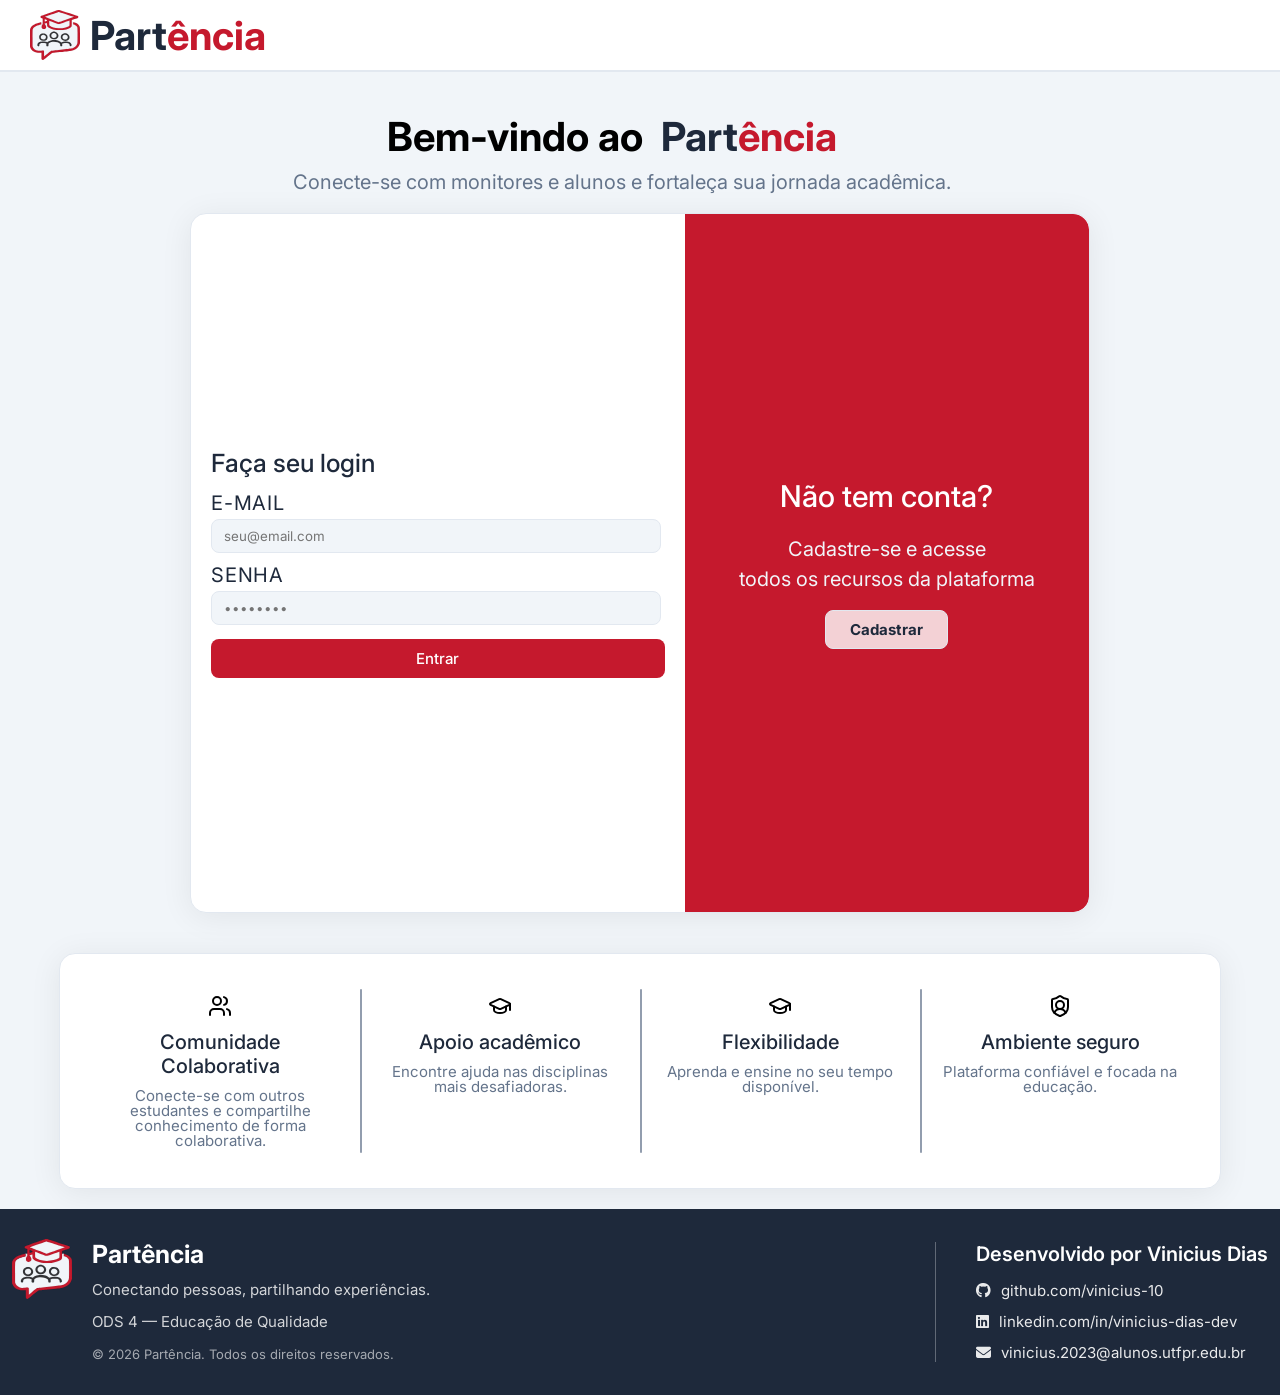
==== index.html @ f17df538 "finalização da pagina de cadastro/login" ====
<!DOCTYPE html>
<html lang="pt-br">
<head>
    <meta charset="UTF-8">
    <meta name="viewport" content="width=device-width, initial-scale=1.0">
    <title>Partência</title>

    <link rel="stylesheet" href="css/styles.css"> 
    <link rel="stylesheet" href="css/main-index.css">

    <link rel="preconnect" href="https://fonts.googleapis.com">
    <link rel="preconnect" href="https://fonts.gstatic.com" crossorigin>
    <link href="https://fonts.googleapis.com/css2?family=Inter:ital,opsz,wght@0,14..32,100..900;1,14..32,100..900&display=swap" rel="stylesheet">

    <link rel="icon" href="/imagens/favicon/favicon.svg" type="image/svg+xml">
    <link rel="icon" href="/imagens/favicon/favicon16.png" type="image/png" sizes="16x16">
    <link rel="icon" href="/favicon.ico" type="image/x-icon">
    <link rel="icon" href="/imagens/favicon/favicon32.png" type="image/png" sizes="32x32">
    <link rel="apple-touch-icon" href="/imagens/favicon/favicon180.png" sizes="180x180">
    

    <link rel="stylesheet" href="https://fonts.googleapis.com/css2?family=Material+Symbols+Outlined:opsz,wght,FILL,GRAD@20..48,100..700,0..1,-50..200&icon_names=logout" />
    <link rel="stylesheet" href="https://cdnjs.cloudflare.com/ajax/libs/font-awesome/6.5.1/css/all.min.css">


</head>

<body>
    <header>
        <div class="header-container">
            <a href="index.html" class="logo">
                <img src="/imagens/logo.svg" alt="Logo da Partência" class="logo-image"> 
                
                <div class="logo-text fontGig">
                    <div class="colorPrimary">Part</div>
                    <div class="colorODS">ência</div>
                </div>
            </a>
        </div>
    </header>
    
    <main>

        <div class="main-container">
            <section class="welkome">
                <div class="welkome-text">
                    <h1 class="fontGig flexInline">Bem-vindo ao &nbsp <div class="colorPrimary">Part</div><div class="colorODS">ência</div> </h1>
                    <p class="fontNormal">
                        Conecte-se com monitores e alunos e fortaleça sua jornada acadêmica.
                    </p>
                </div>
            </section>

            <section class="forms-container">

                <div class="panel panel-login" id="panel-login">
                    <h2 class="fontMedium">Faça seu login</h2>

                    <form id="form-login" action="landingPage.html">
                        <div class="campos fontNormal">
                            <label class="campo">
                            E-mail
                            <input type="email" placeholder="seu@email.com">
                            </label>
                            <label class="campo">
                            Senha
                            <input type="password" placeholder="••••••••">
                            </label>
                        </div>
                        <button class="btn-submit fontSmall">Entrar</button>
                    </form>
                </div>

                <div class="panel panel-register opacity-0" id="panel-register">
                    <h2 class="fontMedium">Crie sua conta</h2>

                    <form id="form-register" action="index.html">
                        <div class="campos fontSmall">
                            
                            <label class="campo">
                                E-mail
                                <input type="email" placeholder="seu@email.com">
                            </label>

                            <label class="campo">
                                Nome completo
                                <input type="text" placeholder="Seu nome completo">
                            </label>

                            <label class="campo">
                                Instituição de ensino
                                <input type="text" placeholder="UTFPR-CP, E.E. Leonardo, etc">
                            </label>

                            <label class="campo">
                                Escolaridade
                                <select>
                                    <option value="" disabled selected>Selecione</option>
                                    <option>Ensino médio</option>
                                    <option>Graduação</option>
                                    <option>Pós-graduação</option>
                                    <option>Mestrado</option>
                                    <option>Doutorado</option>
                                </select>
                            </label>

                            <label class="campo">
                                Curso
                                <input type="text" placeholder="Nome do curso">
                            </label>

                            <label class="campo">
                                Ano de ingresso
                                <input type="number" placeholder="Ex: 2023" min="2000" max="2099">
                            </label>

                            <label class="campo">
                                Senha
                                <input type="password" placeholder="••••••••">
                            </label>

                            <label class="campo">
                                Confirmar senha
                                <input type="password" placeholder="••••••••">
                            </label>
                            
                        </div>
                        <button class="btn-submit fontSmall" type="submit">Cadastrar</button>
                    </form>
                </div>

                <div class="slider fontNormal" id="slider">

                    <div class="slider-text visible" id="text-register">
                        <h2>Não tem conta?</h2>
                        <p>Cadastre-se e acesse<br>todos os recursos da plataforma</p>
                        <button class="btn-trocar fontSmall" id="btn-register">Cadastrar</button>
                    </div>

                    <div class="slider-text" id="text-login">
                        <h2>Já tem conta?</h2>
                        <p>Faça login e continue<br>acessando a plataforma</p>
                        <button class="btn-trocar fontSmall" id="btn-login">Login</button>
                    </div>
                </div>
            </section>

            <section class="cards-container">
                <div class="card-container">
                    <svg xmlns="http://www.w3.org/2000/svg" width="24" height="24" viewBox="0 0 24 24" fill="none" stroke="currentColor" stroke-width="2" stroke-linecap="round" stroke-linejoin="round" class="lucide lucide-users-icon lucide-users"><path d="M16 21v-2a4 4 0 0 0-4-4H6a4 4 0 0 0-4 4v2"/><path d="M16 3.128a4 4 0 0 1 0 7.744"/><path d="M22 21v-2a4 4 0 0 0-3-3.87"/><circle cx="9" cy="7" r="4"/></svg>

                    <div class="card-content">
                        <h3 class="fontNormal">Comunidade Colaborativa</h3>
                        <p class="fontSmall">Conecte-se com outros estudantes e compartilhe conhecimento de forma colaborativa.</p>
                    </div>
                </div>

                <div class="card-container divider">
                    <svg xmlns="http://www.w3.org/2000/svg" width="24" height="24" viewBox="0 0 24 24" fill="none" stroke="currentColor" stroke-width="2" stroke-linecap="round" stroke-linejoin="round" class="lucide lucide-graduation-cap-icon lucide-graduation-cap"><path d="M21.42 10.922a1 1 0 0 0-.019-1.838L12.83 5.18a2 2 0 0 0-1.66 0L2.6 9.08a1 1 0 0 0 0 1.832l8.57 3.908a2 2 0 0 0 1.66 0z"/><path d="M22 10v6"/><path d="M6 12.5V16a6 3 0 0 0 12 0v-3.5"/></svg>

                    <div class="card-content">
                        <h3 class="fontNormal">Apoio acadêmico</h3>
                        <p class="fontSmall">Encontre ajuda nas disciplinas mais desafiadoras.</p>
                    </div>
                </div>

                <div class="card-container divider">
                    <svg xmlns="http://www.w3.org/2000/svg" width="24" height="24" viewBox="0 0 24 24" fill="none" stroke="currentColor" stroke-width="2" stroke-linecap="round" stroke-linejoin="round" class="lucide lucide-graduation-cap-icon lucide-graduation-cap"><path d="M21.42 10.922a1 1 0 0 0-.019-1.838L12.83 5.18a2 2 0 0 0-1.66 0L2.6 9.08a1 1 0 0 0 0 1.832l8.57 3.908a2 2 0 0 0 1.66 0z"/><path d="M22 10v6"/><path d="M6 12.5V16a6 3 0 0 0 12 0v-3.5"/></svg>
                    <div class="card-content">
                        <h3 class="fontNormal">Flexibilidade</h3>
                        <p class="fontSmall">Aprenda e ensine no seu tempo disponível.</p>
                    </div>
                </div>

                <div class="card-container divider">
                    <svg xmlns="http://www.w3.org/2000/svg" width="24" height="24" viewBox="0 0 24 24" fill="none" stroke="currentColor" stroke-width="2" stroke-linecap="round" stroke-linejoin="round" class="lucide lucide-shield-user-icon lucide-shield-user"><path d="M20 13c0 5-3.5 7.5-7.66 8.95a1 1 0 0 1-.67-.01C7.5 20.5 4 18 4 13V6a1 1 0 0 1 1-1c2 0 4.5-1.2 6.24-2.72a1.17 1.17 0 0 1 1.52 0C14.51 3.81 17 5 19 5a1 1 0 0 1 1 1z"/><path d="M6.376 18.91a6 6 0 0 1 11.249.003"/><circle cx="12" cy="11" r="4"/></svg>
                    <div class="card-content">
                        <h3 class="fontNormal">Ambiente seguro</h3>
                        <p class="fontSmall">Plataforma confiável e focada na educação.</p>
                    </div>
                </div>
            </section>
        </div>
    </main>
    <footer>
        <div class="footer-container">
            <div class="footer-brand">
                <span class="brand-logo"><img src="/imagens/logo.svg" alt="Logo da Partência" class="logo-image"></span>

                <div class="brand-text">
                    <h3 class="fontMedium">Partência</h3>
                    <p class="fontSmall">Conectando pessoas, partilhando experiências.</p>
                    <p class="fontSmall">ODS 4 &mdash; Educação de Qualidade</p>
                    <p class="fontTiny copyright">&copy; 2026 Partência. Todos os direitos reservados.</p>
                </div>
            </div>

            <div class="footer-contact">
                <h4 class="fontNormal">Desenvolvido por Vinicius Dias</h4>

                <ul>
                    <li>
                        <a href="https://github.com/vinicius-10" target="_blank" class="fontSmall">
                            <i class="fa-brands fa-github"></i>
                            github.com/vinicius-10
                        </a>
                    </li>

                    <li>
                        <a href="https://www.linkedin.com/in/vinicius-dias-dev/" target="_blank" class="fontSmall">
                            <i class="fa-brands fa-linkedin"></i>
                            linkedin.com/in/vinicius-dias-dev
                        </a>
                    </li>

                    <li>
                        <a href="mailto:vinicius.2023@alunos.utfpr.edu.br" class="fontSmall">
                            <i class="fa-solid fa-envelope"></i>
                            vinicius.2023@alunos.utfpr.edu.br
                        </a>
                    </li>
                </ul>
            </div>
        </div>
    </footer>
</body>
</html>

<!--Depois irei mover isso para o arquivo de scripts -->
<script>
    
  const slider = document.getElementById('slider');
  
  const textRegister = document.getElementById('text-register');
  const textLogin = document.getElementById('text-login');
  const panelLogin = document.getElementById('panel-login');
  const panelRegister = document.getElementById('panel-register');

  const btn = document.querySelectorAll('.btn-trocar').forEach(btn => {
    btn.addEventListener('click', () => {
      slider.classList.toggle('sliderLeft');     

      textRegister.classList.toggle('visible');
      textLogin.classList.toggle('visible');

      panelLogin.classList.toggle('opacity-0');
      panelRegister.classList.toggle('opacity-0');
    });
  });
</script>



<!--
email
Nome completo
Instituição de ensino
Escolaridade
Curso
Ano de ingresso
senha
confirmar senha 



-->
---- css/styles.css ----
@import url('variables.css');
@import url('header.css');
@import url('footer.css');

* {
  margin: 0;
  padding: 0;
  box-sizing: border-box; 
}

body, html {
  font-family: var(--fonte-principal);
  font-size: 62.5%;
  font-optical-sizing: var(--font-optical-sizing);
  font-weight: var(--font-weight);
  font-style: var(--font-style);
  background-color: var(--fundo-canvas); 
  min-height: 100vh;
}

body{
  display: flex;
  flex-direction: column;

}

a{
  text-decoration: none;
}

main{
  flex: 1;

}


.fontGig{
  font-size: 4rem;
}


.fontBig{
  font-size: 3rem;
}

.fontMedium{
  font-size: 2.5rem;
}

.fontNormal{
  font-size: 2rem;
}

.fontSmall{
  font-size: 1.5rem;
}

.fontTiny{
  font-size: 1.3rem;
}

p{
  line-height: 2.2rem;
  margin-top: 10px;
  color: var(--texto-principal)
}

.colorODS{
  color: var(--cor-ods);
}

.colorPrimary{
  color: var(--texto-principal);
}

.colorSecondary{
  color: var(--texto-secundario);
}

.flexInline{
  display: flex;
  flex-direction: row;
  align-items: center;
  flex-wrap: wrap;
}

button:hover{
  transform: scale(1.02);
}
---- css/main-index.css ----
main{
    display: flex;
    justify-content: center;

    .main-container{
        display: flex;
        flex-direction: column;
        align-items: center;
        max-width: var(--max-width);
        margin: 20px;

        .welkome{
            display: flex;
            flex-direction: row;
            align-items: center;
            justify-content: center;
            width: 100%;
            gap: 40px;
            padding: 20px;

            .welkome-text{
                margin-right: 5%;
                display: flex;
                flex-direction: column;
                align-items: center;

                p{
                    text-indent: 20px;
                    color: var(--texto-secundario);
                }
            }
        }

        .forms-container{
            position: relative;
            width: calc(30rem + 600px);
            height: 70rem;
            border-radius: 16px;
            background: var(--fundo-card);
            overflow: hidden;
            border: 1px solid var(--borda);
            box-shadow: 0 4px 32px rgba(0,0,0,0.07);

            .panel {
                position: absolute;
                top: 0; bottom: 0;
                width: 55%;
                display: flex;
                flex-direction: column;
                justify-content: center;
                padding: 2rem;
                transition: opacity 0.35s ease;
                color: var(--texto-principal);
                
                h2{
                    font-weight: 500;
                    margin-bottom: 1.25rem;
                }

                .campos {
                    display: flex;
                    flex-direction: column;
                    gap: 10px;
                    padding-right: 4px;
                    overflow-y: auto;
                    max-height: 69rem;

                    .campo {
                        display: flex;
                        flex-direction: column;
                        gap: 4px;
                        color: var(--texto-principal);
                        text-transform: uppercase;
                        letter-spacing: 0.04em;
                        cursor: pointer;

                        input, select{
                            background: var(--fundo-canvas);
                            border: 1px solid var(--borda);
                            border-radius: 8px;
                            padding: 8px 12px;
                            color: var(--texto-principal);
                            outline: none;
                            width: 100%;
                            transition: border-color 0.2s;
                            font-family: inherit;
                            font-weight: 400;
                            text-transform: none;
                            letter-spacing: normal;
                            -webkit-appearance: none;
                            appearance: none;

                            &:focus {
                                border-color: var(--cor-ods);
                            }
                        }

                        select {
                            background-image: url("data:image/svg+xml,%3Csvg xmlns='http://www.w3.org/2000/svg' width='12' height='12' viewBox='0 0 24 24' fill='none' stroke='%2364748B' stroke-width='2'%3E%3Cpath d='M6 9l6 6 6-6'/%3E%3C/svg%3E");
                            background-repeat: no-repeat;
                            background-position: right 12px center;
                            padding-right: 32px;
                            cursor: pointer;

                            &:focus{
                                border-radius: 0;
                            }
                        }

                        &::-webkit-scrollbar { width: 3px; }
                        &::-webkit-scrollbar-thumb { background: var(--borda); border-radius: 4px; }
                        
                    }

                    

                }

                .btn-submit {
                    margin-top: 14px;
                    padding: 10px;
                    background: var(--cor-ods);
                    color: #fff;
                    border: none;
                    border-radius: 8px;
                    font-weight: 500;
                    cursor: pointer;
                    transition: background 0.2s, transform 0.2s ease;
                    width: 100%;
                    font-family: inherit;

                    &:hover { 
                        background: var(--cor-ods-hover); 
                    }
                }

            }

            .panel-login { left: 0; }
            .panel-register { right: 0; }

            .slider {
                position: absolute;
                top: 0; bottom: 0;
                width: 45%;
                background: var(--cor-ods);
                display: flex;
                flex-direction: column;
                justify-content: center;
                align-items: center;
                gap: 14px;
                padding: 2.5rem 2rem;
                transition: left 0.5s cubic-bezier(0.77, 0, 0.175, 1), border-radius 0.5s ease;
                z-index: 10;
                text-align: center;
                

                /* Por padrão deixa do lado esquerdo*/
                left: 55%;
                border-top-right-radius: 16px;
                border-bottom-right-radius: 16px;
                border-top-left-radius: 0;
                border-bottom-left-radius: 0;

                .slider-text {
                    display: none;
                    flex-direction: column;
                    align-items: center;
                    gap: 10px;
                    
                    &.visible { display: flex; }

                    h2{
                        color: var(--fundo-card);
                        font-weight: 500;
                    }

                    p{
                        color: var(--fundo-canvas);
                        line-height: 1.5;
                    }
                }
                
                .btn-trocar {
                    margin-top: 6px;
                    padding: 9px 24px;
                    border-radius: 8px;
                    border: 1.5px solid var(--borda);
                    background: color-mix(in srgb, var(--fundo-card) 80%, var(--cor-ods) 20%);
                    color: var(--texto-principal);
                    font-weight: 700;
                    cursor: pointer;
                    transition: background 0.2s, color 0.2s;
                    font-family: inherit;

                    &:hover {
                        background: var(--fundo-card);
                        color: var(--cor-ods);
                    }
                }
            }

            .sliderLeft {
                left: 0%;
                border-top-left-radius: 16px;
                border-bottom-left-radius: 16px;
                border-top-right-radius: 0;
                border-bottom-right-radius: 0;
            }
        }

        .cards-container{
            display: flex;
            flex-wrap: wrap;
            justify-content: center;
            margin-top: 40px;
            padding: 20px;
            background: var(--fundo-card);
            border: 1px solid var(--borda);
            border-radius: 16px;
            box-shadow: 0 4px 32px rgba(0,0,0,0.07);

            .card-container{
                padding: 20px;
                width: 280px;
                display: flex;
                flex-direction: column;
                align-items: center;
                gap: 12px;

                .card-content{
                    display: flex;
                    flex-direction: column;
                    align-items: center;
                    text-align: center;

                    h3{
                        color: var(--texto-principal);
                        font-weight: 500;
                    }

                    p{
                        color: var(--texto-secundario);
                        line-height: 1.5rem;
                    }
                }
            }

        }
        
        .divider{
            position: relative;
        }

        .divider::before{
            content: '';
            position: absolute;
            left: 0px;
            top: 7.5%;
            height: 85%;
            width: 2px;
            background: var(--texto-secundario);
            opacity: 0.7;
            border-radius: 999px; 
        
        }
    }

    
}

.opacity-0 { opacity: 0; pointer-events: none; }
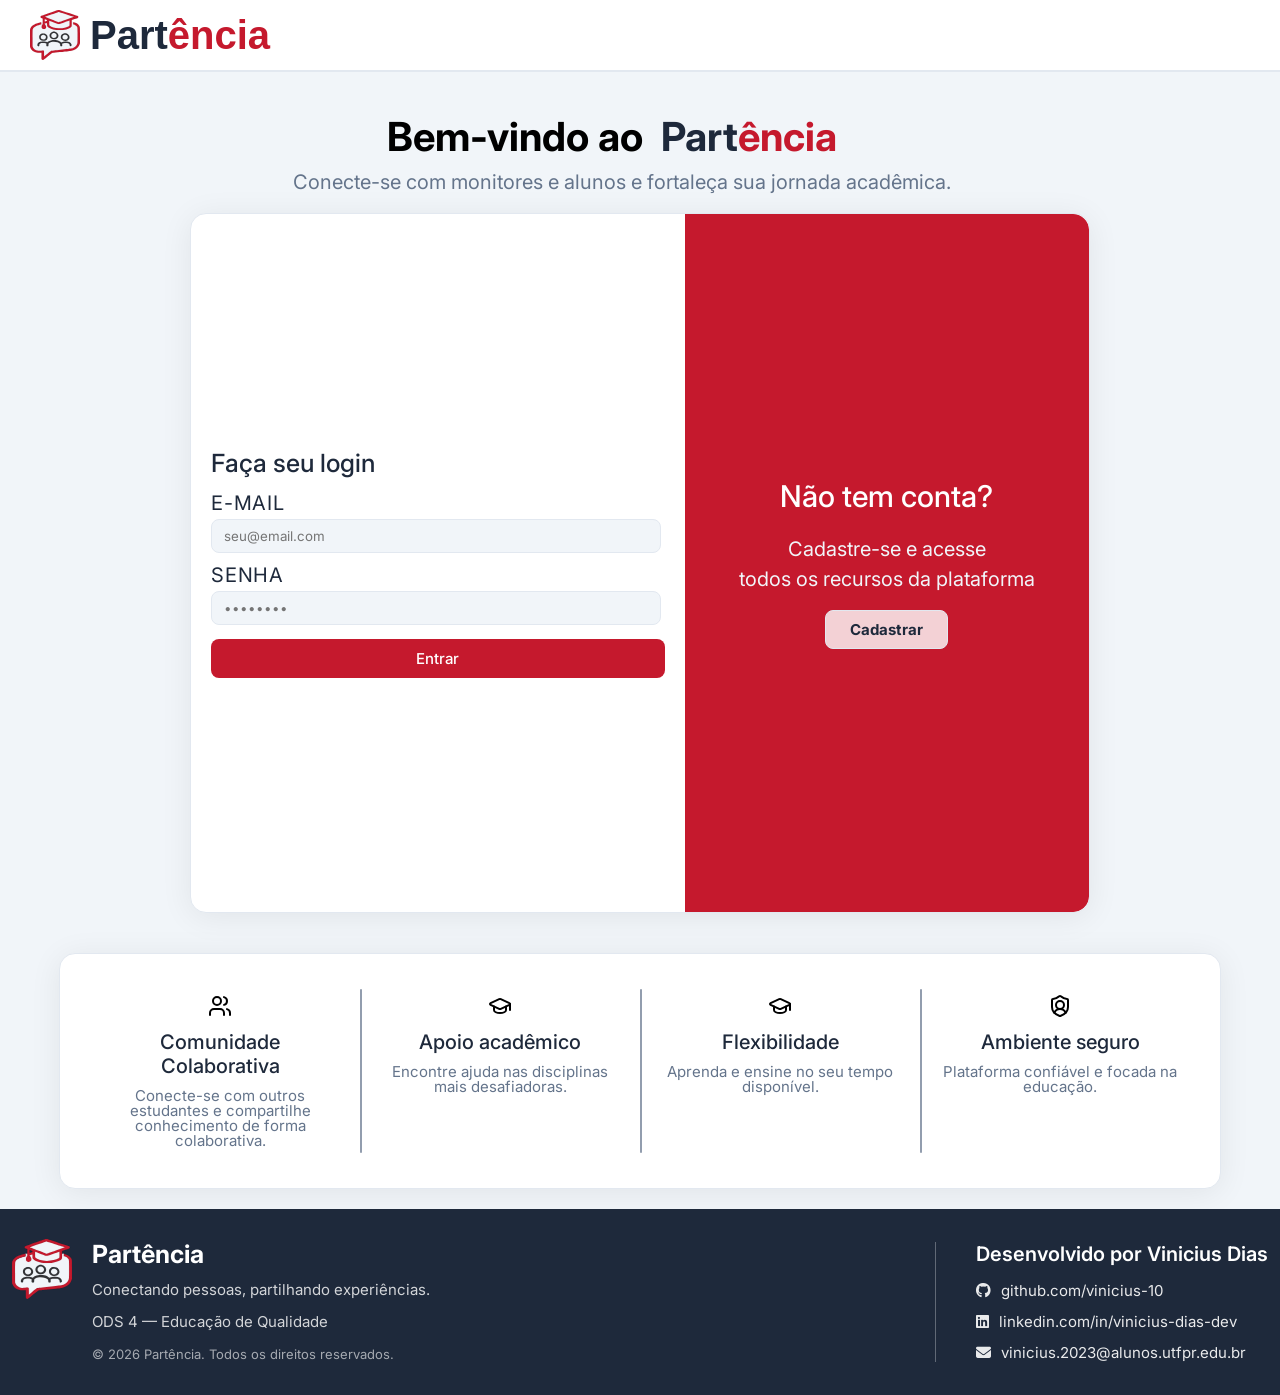
==== commit 24462819: "corecao do caminho das iamgens" ====
--- a/index.html
+++ b/index.html
@@ -12,14 +12,14 @@
     <link rel="preconnect" href="https://fonts.gstatic.com" crossorigin>
     <link href="https://fonts.googleapis.com/css2?family=Inter:ital,opsz,wght@0,14..32,100..900;1,14..32,100..900&display=swap" rel="stylesheet">
 
-    <link rel="icon" href="/imagens/favicon/favicon.svg" type="image/svg+xml">
-    <link rel="icon" href="/imagens/favicon/favicon16.png" type="image/png" sizes="16x16">
-    <link rel="icon" href="/favicon.ico" type="image/x-icon">
-    <link rel="icon" href="/imagens/favicon/favicon32.png" type="image/png" sizes="32x32">
-    <link rel="apple-touch-icon" href="/imagens/favicon/favicon180.png" sizes="180x180">
+    <link rel="icon" href="imagens/favicon/favicon.svg" type="image/svg+xml">
+    <link rel="icon" href="imagens/favicon/favicon16.png" type="image/png" sizes="16x16">
+    <link rel="icon" href="favicon.ico" type="image/x-icon">
+    <link rel="icon" href="imagens/favicon/favicon32.png" type="image/png" sizes="32x32">
+    <link rel="apple-touch-icon" href="imagens/favicon/favicon180.png" sizes="180x180">
     
 
-    <link rel="stylesheet" href="https://fonts.googleapis.com/css2?family=Material+Symbols+Outlined:opsz,wght,FILL,GRAD@20..48,100..700,0..1,-50..200&icon_names=logout" />
+    <link rel="stylesheet" href="https://fonts.googleapis.com/css2?family=Material+Symbols+Outlined:opsz,wght,FILL,GRAD@20..48,100..700,0..1,-50..200&icon_names=logout">
     <link rel="stylesheet" href="https://cdnjs.cloudflare.com/ajax/libs/font-awesome/6.5.1/css/all.min.css">
 
 
@@ -29,11 +29,11 @@
     <header>
         <div class="header-container">
             <a href="index.html" class="logo">
-                <img src="/imagens/logo.svg" alt="Logo da Partência" class="logo-image"> 
+                <img src="imagens/logo.svg" alt="Logo da Partência" class="logo-image"> 
                 
                 <div class="logo-text fontGig">
-                    <div class="colorPrimary">Part</div>
-                    <div class="colorODS">ência</div>
+                    <span class="colorPrimary">Part</span>
+                    <span class="colorODS">ência</span>
                 </div>
             </a>
         </div>
@@ -44,7 +44,7 @@
         <div class="main-container">
             <section class="welkome">
                 <div class="welkome-text">
-                    <h1 class="fontGig flexInline">Bem-vindo ao &nbsp <div class="colorPrimary">Part</div><div class="colorODS">ência</div> </h1>
+                    <h1 class="fontGig">Bem-vindo ao &nbsp;<span class="colorPrimary">Part</span><span class="colorODS">ência</span> </h1>
                     <p class="fontNormal">
                         Conecte-se com monitores e alunos e fortaleça sua jornada acadêmica.
                     </p>
@@ -185,7 +185,7 @@
     <footer>
         <div class="footer-container">
             <div class="footer-brand">
-                <span class="brand-logo"><img src="/imagens/logo.svg" alt="Logo da Partência" class="logo-image"></span>
+                <span class="brand-logo"><img src="imagens/logo.svg" alt="Logo da Partência" class="logo-image"></span>
 
                 <div class="brand-text">
                     <h3 class="fontMedium">Partência</h3>
@@ -223,10 +223,8 @@
             </div>
         </div>
     </footer>
-</body>
-</html>
-
-<!--Depois irei mover isso para o arquivo de scripts -->
+
+    <!--Depois irei mover isso para o arquivo de scripts -->
 <script>
     
   const slider = document.getElementById('slider');
@@ -248,6 +246,10 @@
     });
   });
 </script>
+</body>
+</html>
+
+
 
 
 
